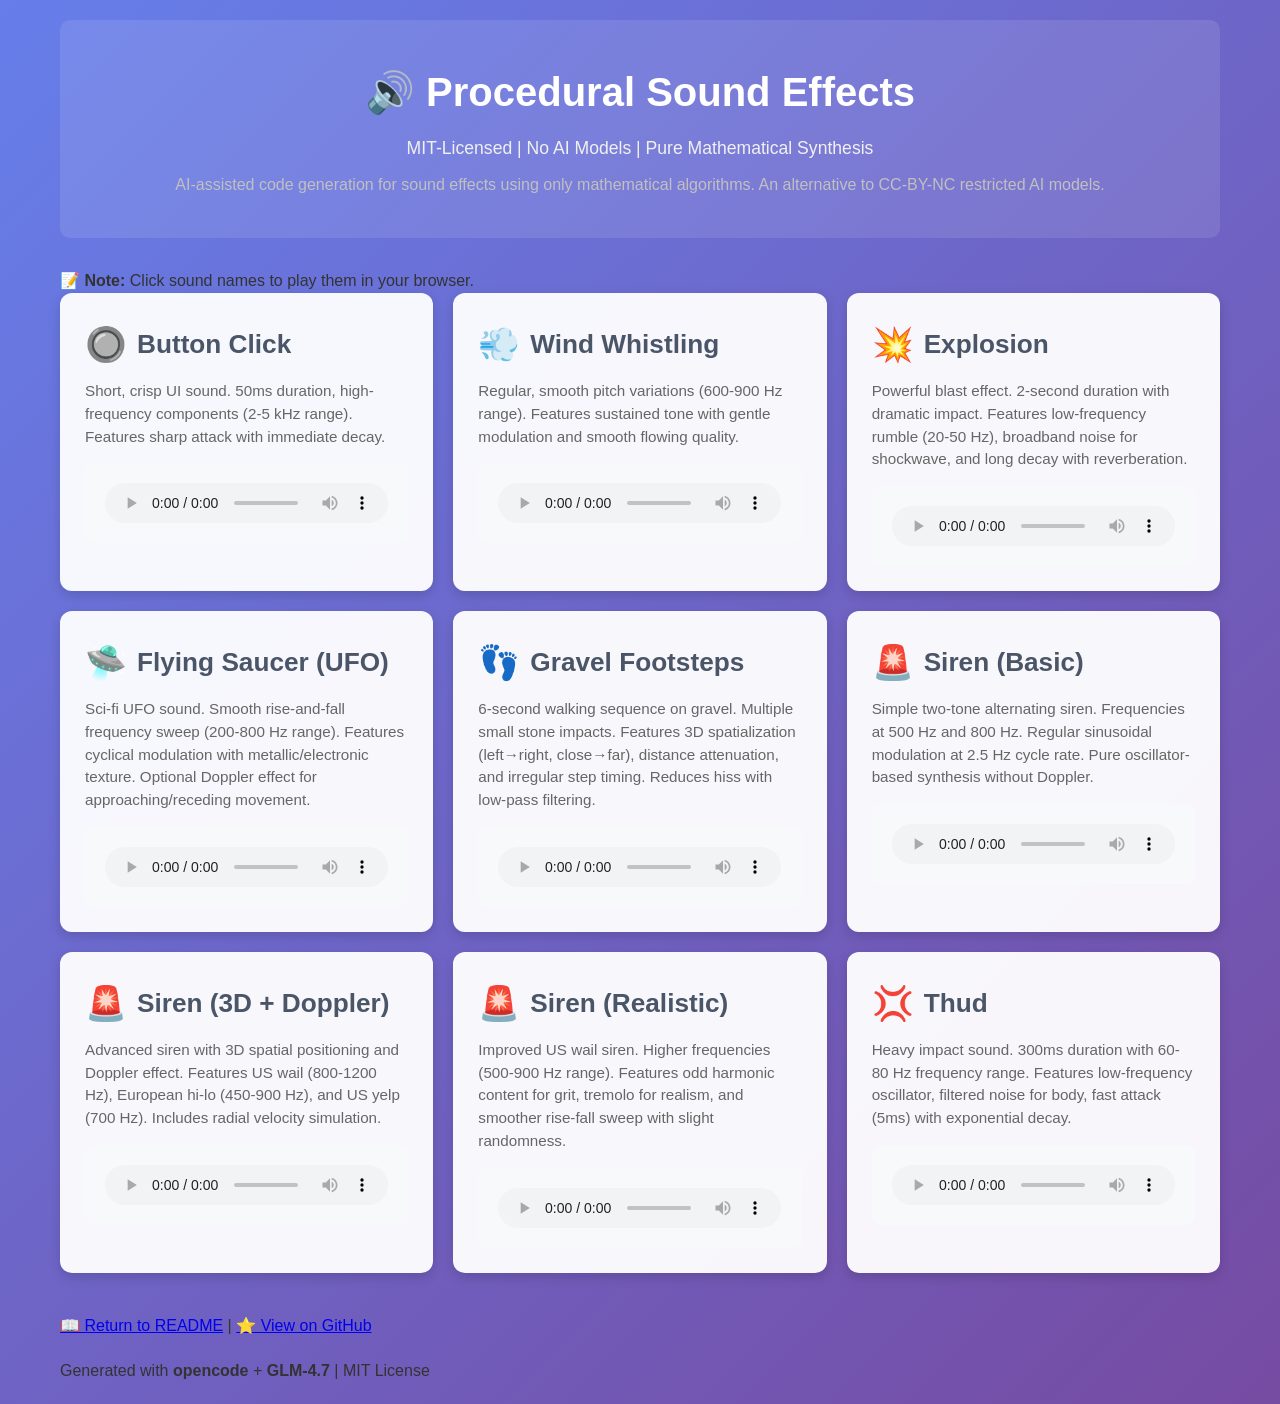
==== index.html @ 5ed21015 "Add demos page with audio players and fix symlinks for WAV files Changes: - Created demos/index.html" ====
<!DOCTYPE html>
<html lang="en">
<head>
    <meta charset="UTF-8">
    <meta name="viewport" content="width=device-width, initial-scale=1.0">
    <title>Procedural Sound Effects - Audio Demo</title>
    <style>
        * {
            margin: 0;
            padding: 0;
            box-sizing: border-box;
        }
        
        body {
            font-family: -apple-system, BlinkMacSystemFont, 'Segoe UI', Roboto, Oxygen, Ubuntu, Cantarell, 'Open Sans', 'Helvetica Neue', sans-serif;
            background: linear-gradient(135deg, #667eea 0%, #764ba2 100%);
            color: #333;
            line-height: 1.6;
        }
        
        .container {
            max-width: 1200px;
            margin: 0 auto;
            padding: 20px;
        }
        
        header {
            text-align: center;
            padding: 40px 20px;
            background: rgba(255, 255, 255, 0.1);
            border-radius: 10px;
            margin-bottom: 30px;
        }
        
        h1 {
            color: #fff;
            font-size: 2.5em;
            margin: 0 0 10px 0;
        }
        
        .subtitle {
            color: #f0f0f0;
            font-size: 1.1em;
        }
        
        .description {
            color: #c0c0c0;
            margin-top: 10px;
        }
        
        .effects-grid {
            display: grid;
            grid-template-columns: repeat(auto-fill, minmax(350px, 1fr));
            gap: 20px;
            margin-bottom: 40px;
        }
        
        .effect-card {
            background: rgba(255, 255, 255, 0.95);
            border-radius: 12px;
            padding: 25px;
            box-shadow: 0 4px 12px rgba(0, 0, 0, 0.15);
            transition: transform 0.3s ease, box-shadow 0.3s ease;
        }
        
        .effect-card:hover {
            transform: translateY(-5px);
            box-shadow: 0 8px 20px rgba(0, 0, 0, 0.25);
        }
        
        .effect-title {
            font-size: 1.4em;
            font-weight: 600;
            color: #4a5568;
            margin-bottom: 8px;
            display: flex;
            align-items: center;
            gap: 10px;
        }
        
        .effect-icon {
            font-size: 1.5em;
        }
        
        .effect-description {
            color: #666;
            margin-bottom: 15px;
            font-size: 0.95em;
            line-height: 1.5;
        }
        
        .audio-player {
            background: #f8f9fa;
            border-radius: 8px;
            padding: 20px;
            margin-top: 15px;
        }
        
        audio {
            width: 100%;
            height: 40px;
            display: block;
        }
        
        .footer {
            text-align: center;
            padding: 30px;
            color: #c0c0c0;
            font-size: 0.9em;
        }
        
        .footer a {
            color: #667eea;
            text-decoration: none;
            font-weight: 600;
        }
        
        .footer a:hover {
            color: #f0f0f0;
            text-decoration: underline;
        }
    </style>
</head>
<body>
    <div class="container">
        <header>
            <h1>🔊 Procedural Sound Effects</h1>
            <p class="subtitle">MIT-Licensed | No AI Models | Pure Mathematical Synthesis</p>
            <p class="description">
                AI-assisted code generation for sound effects using only mathematical algorithms.
                An alternative to CC-BY-NC restricted AI models.
            </p>
        </header>
        
        <div class="note">
            <p><strong>📝 Note:</strong> Click sound names to play them in your browser.</p>
        </div>
        
        <div class="effects-grid">
            <!-- Button Click -->
            <div class="effect-card">
                <div class="effect-title">
                    <span class="effect-icon">🔘</span>
                    <h3>Button Click</h3>
                </div>
                <p class="effect-description">
                    Short, crisp UI sound. 50ms duration, high-frequency components (2-5 kHz range).
                    Features sharp attack with immediate decay.
                </p>
                <div class="audio-player">
                    <audio controls>
                        <source src="./button_click.wav" type="audio/wav">
                        Your browser does not support audio.
                    </audio>
                </div>
            </div>
            
            <!-- Door Creak (Wind Whistling) -->
            <div class="effect-card">
                <div class="effect-title">
                    <span class="effect-icon">💨</span>
                    <h3>Wind Whistling</h3>
                </div>
                <p class="effect-description">
                    Regular, smooth pitch variations (600-900 Hz range).
                    Features sustained tone with gentle modulation and smooth flowing quality.
                </p>
                <div class="audio-player">
                    <audio controls>
                        <source src="./door_creak.wav" type="audio/wav">
                        Your browser does not support audio.
                    </audio>
                </div>
            </div>
            
            <!-- Explosion -->
            <div class="effect-card">
                <div class="effect-title">
                    <span class="effect-icon">💥</span>
                    <h3>Explosion</h3>
                </div>
                <p class="effect-description">
                    Powerful blast effect. 2-second duration with dramatic impact.
                    Features low-frequency rumble (20-50 Hz), broadband noise for shockwave,
                    and long decay with reverberation.
                </p>
                <div class="audio-player">
                    <audio controls>
                        <source src="./explosion.wav" type="audio/wav">
                        Your browser does not support audio.
                    </audio>
                </div>
            </div>
            
            <!-- Flying Saucer -->
            <div class="effect-card">
                <div class="effect-title">
                    <span class="effect-icon">🛸</span>
                    <h3>Flying Saucer (UFO)</h3>
                </div>
                <p class="effect-description">
                    Sci-fi UFO sound. Smooth rise-and-fall frequency sweep (200-800 Hz range).
                    Features cyclical modulation with metallic/electronic texture.
                    Optional Doppler effect for approaching/receding movement.
                </p>
                <div class="audio-player">
                    <audio controls>
                        <source src="./flying_saucer_doppler.wav" type="audio/wav">
                        Your browser does not support audio.
                    </audio>
                </div>
            </div>
            
            <!-- Gravel Footsteps -->
            <div class="effect-card">
                <div class="effect-title">
                    <span class="effect-icon">👣</span>
                    <h3>Gravel Footsteps</h3>
                </div>
                <p class="effect-description">
                    6-second walking sequence on gravel. Multiple small stone impacts.
                    Features 3D spatialization (left→right, close→far),
                    distance attenuation, and irregular step timing.
                    Reduces hiss with low-pass filtering.
                </p>
                <div class="audio-player">
                    <audio controls>
                        <source src="./gravel_footsteps.wav" type="audio/wav">
                        Your browser does not support audio.
                    </audio>
                </div>
            </div>
            
            <!-- Siren (Basic) -->
            <div class="effect-card">
                <div class="effect-title">
                    <span class="effect-icon">🚨</span>
                    <h3>Siren (Basic)</h3>
                </div>
                <p class="effect-description">
                    Simple two-tone alternating siren. Frequencies at 500 Hz and 800 Hz.
                    Regular sinusoidal modulation at 2.5 Hz cycle rate.
                    Pure oscillator-based synthesis without Doppler.
                </p>
                <div class="audio-player">
                    <audio controls>
                        <source src="./siren.wav" type="audio/wav">
                        Your browser does not support audio.
                    </audio>
                </div>
            </div>
            
            <!-- Siren (3D with Doppler) -->
            <div class="effect-card">
                <div class="effect-title">
                    <span class="effect-icon">🚨</span>
                    <h3>Siren (3D + Doppler)</h3>
                </div>
                <p class="effect-description">
                    Advanced siren with 3D spatial positioning and Doppler effect.
                    Features US wail (800-1200 Hz), European hi-lo (450-900 Hz),
                    and US yelp (700 Hz). Includes radial velocity simulation.
                </p>
                <div class="audio-player">
                    <audio controls>
                        <source src="./siren_us_wail_doppler.wav" type="audio/wav">
                        Your browser does not support audio.
                    </audio>
                </div>
            </div>
            
            <!-- Siren (Realistic) -->
            <div class="effect-card">
                <div class="effect-title">
                    <span class="effect-icon">🚨</span>
                    <h3>Siren (Realistic)</h3>
                </div>
                <p class="effect-description">
                    Improved US wail siren. Higher frequencies (500-900 Hz range).
                    Features odd harmonic content for grit, tremolo for realism,
                    and smoother rise-fall sweep with slight randomness.
                </p>
                <div class="audio-player">
                    <audio controls>
                        <source src="./siren_us_wail_realistic.wav" type="audio/wav">
                        Your browser does not support audio.
                    </audio>
                </div>
            </div>
            
            <!-- Thud -->
            <div class="effect-card">
                <div class="effect-title">
                    <span class="effect-icon">💢</span>
                    <h3>Thud</h3>
                </div>
                <p class="effect-description">
                    Heavy impact sound. 300ms duration with 60-80 Hz frequency range.
                    Features low-frequency oscillator, filtered noise for body,
                    fast attack (5ms) with exponential decay.
                </p>
                <div class="audio-player">
                    <audio controls>
                        <source src="./thud.wav" type="audio/wav">
                        Your browser does not support audio.
                    </audio>
                </div>
            </div>
        </div>
        
        <footer>
            <p>
                <a href="./README.md">📖 Return to README</a> |
                <a href="https://github.com/softwarewrighter/text-to-sfx-gen">⭐ View on GitHub</a>
            </p>
            <p style="margin-top: 20px;">
                Generated with <strong>opencode</strong> + <strong>GLM-4.7</strong> | MIT License
            </p>
        </footer>
    </div>
</body>
</html>
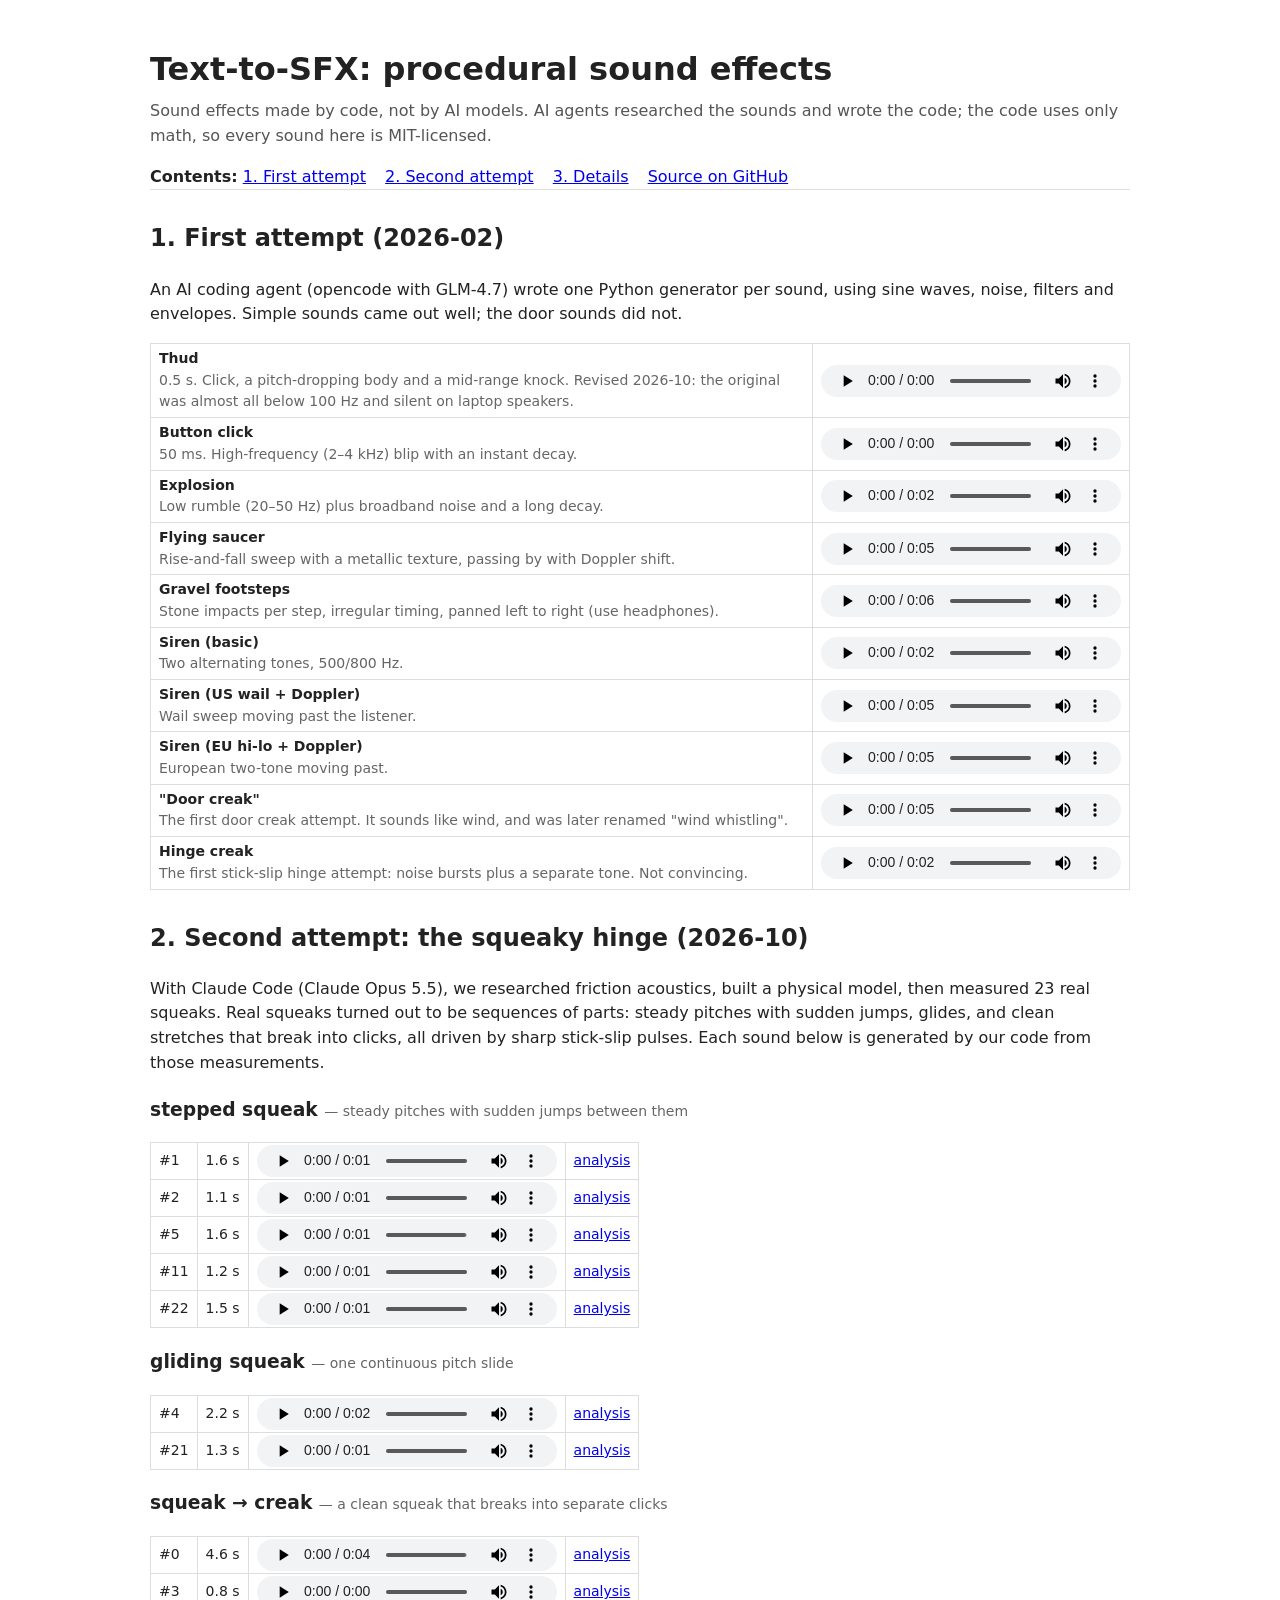
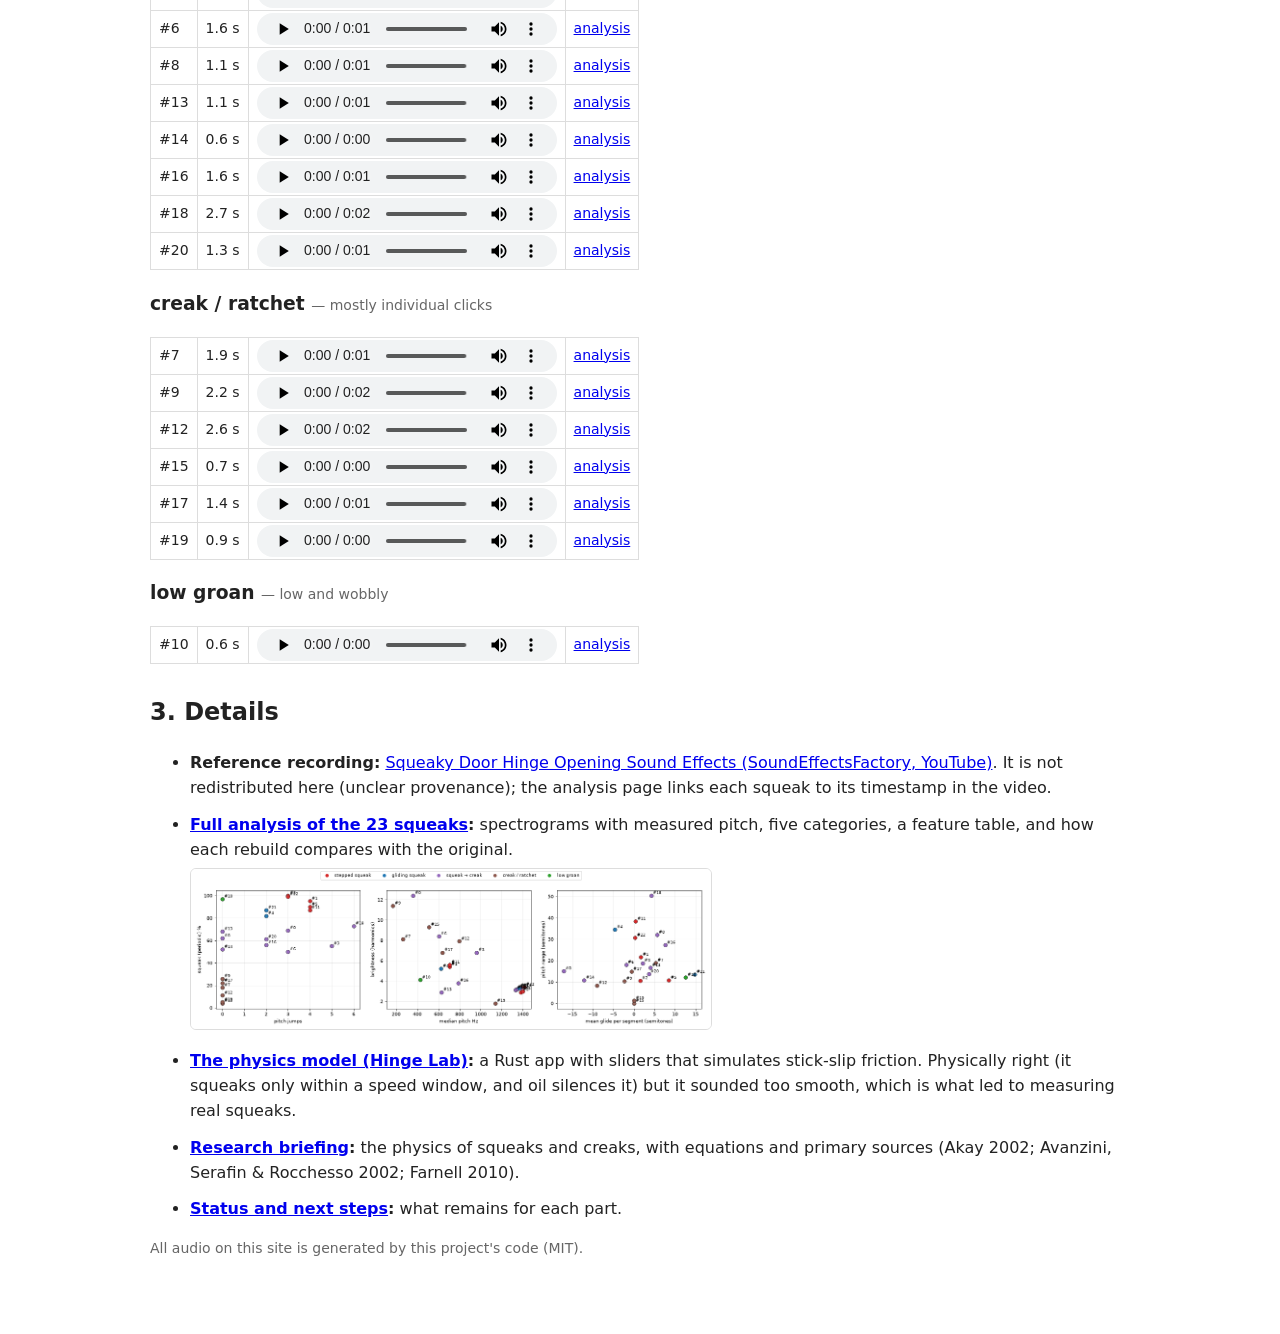
==== commit 13067f86: "Publish demo site from 1d7bb66" ====
--- a/index.html
+++ b/index.html
@@ -1,322 +1,62 @@
 <!DOCTYPE html>
 <html lang="en">
 <head>
-    <meta charset="UTF-8">
-    <meta name="viewport" content="width=device-width, initial-scale=1.0">
-    <title>Procedural Sound Effects - Audio Demo</title>
-    <style>
-        * {
-            margin: 0;
-            padding: 0;
-            box-sizing: border-box;
-        }
-        
-        body {
-            font-family: -apple-system, BlinkMacSystemFont, 'Segoe UI', Roboto, Oxygen, Ubuntu, Cantarell, 'Open Sans', 'Helvetica Neue', sans-serif;
-            background: linear-gradient(135deg, #667eea 0%, #764ba2 100%);
-            color: #333;
-            line-height: 1.6;
-        }
-        
-        .container {
-            max-width: 1200px;
-            margin: 0 auto;
-            padding: 20px;
-        }
-        
-        header {
-            text-align: center;
-            padding: 40px 20px;
-            background: rgba(255, 255, 255, 0.1);
-            border-radius: 10px;
-            margin-bottom: 30px;
-        }
-        
-        h1 {
-            color: #fff;
-            font-size: 2.5em;
-            margin: 0 0 10px 0;
-        }
-        
-        .subtitle {
-            color: #f0f0f0;
-            font-size: 1.1em;
-        }
-        
-        .description {
-            color: #c0c0c0;
-            margin-top: 10px;
-        }
-        
-        .effects-grid {
-            display: grid;
-            grid-template-columns: repeat(auto-fill, minmax(350px, 1fr));
-            gap: 20px;
-            margin-bottom: 40px;
-        }
-        
-        .effect-card {
-            background: rgba(255, 255, 255, 0.95);
-            border-radius: 12px;
-            padding: 25px;
-            box-shadow: 0 4px 12px rgba(0, 0, 0, 0.15);
-            transition: transform 0.3s ease, box-shadow 0.3s ease;
-        }
-        
-        .effect-card:hover {
-            transform: translateY(-5px);
-            box-shadow: 0 8px 20px rgba(0, 0, 0, 0.25);
-        }
-        
-        .effect-title {
-            font-size: 1.4em;
-            font-weight: 600;
-            color: #4a5568;
-            margin-bottom: 8px;
-            display: flex;
-            align-items: center;
-            gap: 10px;
-        }
-        
-        .effect-icon {
-            font-size: 1.5em;
-        }
-        
-        .effect-description {
-            color: #666;
-            margin-bottom: 15px;
-            font-size: 0.95em;
-            line-height: 1.5;
-        }
-        
-        .audio-player {
-            background: #f8f9fa;
-            border-radius: 8px;
-            padding: 20px;
-            margin-top: 15px;
-        }
-        
-        audio {
-            width: 100%;
-            height: 40px;
-            display: block;
-        }
-        
-        .footer {
-            text-align: center;
-            padding: 30px;
-            color: #c0c0c0;
-            font-size: 0.9em;
-        }
-        
-        .footer a {
-            color: #667eea;
-            text-decoration: none;
-            font-weight: 600;
-        }
-        
-        .footer a:hover {
-            color: #f0f0f0;
-            text-decoration: underline;
-        }
-    </style>
+<meta charset="utf-8">
+<meta name="viewport" content="width=device-width, initial-scale=1">
+<title>Text-to-SFX: procedural sound effects</title>
+<link rel="stylesheet" href="style.css">
 </head>
 <body>
-    <div class="container">
-        <header>
-            <h1>🔊 Procedural Sound Effects</h1>
-            <p class="subtitle">MIT-Licensed | No AI Models | Pure Mathematical Synthesis</p>
-            <p class="description">
-                AI-assisted code generation for sound effects using only mathematical algorithms.
-                An alternative to CC-BY-NC restricted AI models.
-            </p>
-        </header>
-        
-        <div class="note">
-            <p><strong>📝 Note:</strong> Click sound names to play them in your browser.</p>
-        </div>
-        
-        <div class="effects-grid">
-            <!-- Button Click -->
-            <div class="effect-card">
-                <div class="effect-title">
-                    <span class="effect-icon">🔘</span>
-                    <h3>Button Click</h3>
-                </div>
-                <p class="effect-description">
-                    Short, crisp UI sound. 50ms duration, high-frequency components (2-5 kHz range).
-                    Features sharp attack with immediate decay.
-                </p>
-                <div class="audio-player">
-                    <audio controls>
-                        <source src="./button_click.wav" type="audio/wav">
-                        Your browser does not support audio.
-                    </audio>
-                </div>
-            </div>
-            
-            <!-- Door Creak (Wind Whistling) -->
-            <div class="effect-card">
-                <div class="effect-title">
-                    <span class="effect-icon">💨</span>
-                    <h3>Wind Whistling</h3>
-                </div>
-                <p class="effect-description">
-                    Regular, smooth pitch variations (600-900 Hz range).
-                    Features sustained tone with gentle modulation and smooth flowing quality.
-                </p>
-                <div class="audio-player">
-                    <audio controls>
-                        <source src="./door_creak.wav" type="audio/wav">
-                        Your browser does not support audio.
-                    </audio>
-                </div>
-            </div>
-            
-            <!-- Explosion -->
-            <div class="effect-card">
-                <div class="effect-title">
-                    <span class="effect-icon">💥</span>
-                    <h3>Explosion</h3>
-                </div>
-                <p class="effect-description">
-                    Powerful blast effect. 2-second duration with dramatic impact.
-                    Features low-frequency rumble (20-50 Hz), broadband noise for shockwave,
-                    and long decay with reverberation.
-                </p>
-                <div class="audio-player">
-                    <audio controls>
-                        <source src="./explosion.wav" type="audio/wav">
-                        Your browser does not support audio.
-                    </audio>
-                </div>
-            </div>
-            
-            <!-- Flying Saucer -->
-            <div class="effect-card">
-                <div class="effect-title">
-                    <span class="effect-icon">🛸</span>
-                    <h3>Flying Saucer (UFO)</h3>
-                </div>
-                <p class="effect-description">
-                    Sci-fi UFO sound. Smooth rise-and-fall frequency sweep (200-800 Hz range).
-                    Features cyclical modulation with metallic/electronic texture.
-                    Optional Doppler effect for approaching/receding movement.
-                </p>
-                <div class="audio-player">
-                    <audio controls>
-                        <source src="./flying_saucer_doppler.wav" type="audio/wav">
-                        Your browser does not support audio.
-                    </audio>
-                </div>
-            </div>
-            
-            <!-- Gravel Footsteps -->
-            <div class="effect-card">
-                <div class="effect-title">
-                    <span class="effect-icon">👣</span>
-                    <h3>Gravel Footsteps</h3>
-                </div>
-                <p class="effect-description">
-                    6-second walking sequence on gravel. Multiple small stone impacts.
-                    Features 3D spatialization (left→right, close→far),
-                    distance attenuation, and irregular step timing.
-                    Reduces hiss with low-pass filtering.
-                </p>
-                <div class="audio-player">
-                    <audio controls>
-                        <source src="./gravel_footsteps.wav" type="audio/wav">
-                        Your browser does not support audio.
-                    </audio>
-                </div>
-            </div>
-            
-            <!-- Siren (Basic) -->
-            <div class="effect-card">
-                <div class="effect-title">
-                    <span class="effect-icon">🚨</span>
-                    <h3>Siren (Basic)</h3>
-                </div>
-                <p class="effect-description">
-                    Simple two-tone alternating siren. Frequencies at 500 Hz and 800 Hz.
-                    Regular sinusoidal modulation at 2.5 Hz cycle rate.
-                    Pure oscillator-based synthesis without Doppler.
-                </p>
-                <div class="audio-player">
-                    <audio controls>
-                        <source src="./siren.wav" type="audio/wav">
-                        Your browser does not support audio.
-                    </audio>
-                </div>
-            </div>
-            
-            <!-- Siren (3D with Doppler) -->
-            <div class="effect-card">
-                <div class="effect-title">
-                    <span class="effect-icon">🚨</span>
-                    <h3>Siren (3D + Doppler)</h3>
-                </div>
-                <p class="effect-description">
-                    Advanced siren with 3D spatial positioning and Doppler effect.
-                    Features US wail (800-1200 Hz), European hi-lo (450-900 Hz),
-                    and US yelp (700 Hz). Includes radial velocity simulation.
-                </p>
-                <div class="audio-player">
-                    <audio controls>
-                        <source src="./siren_us_wail_doppler.wav" type="audio/wav">
-                        Your browser does not support audio.
-                    </audio>
-                </div>
-            </div>
-            
-            <!-- Siren (Realistic) -->
-            <div class="effect-card">
-                <div class="effect-title">
-                    <span class="effect-icon">🚨</span>
-                    <h3>Siren (Realistic)</h3>
-                </div>
-                <p class="effect-description">
-                    Improved US wail siren. Higher frequencies (500-900 Hz range).
-                    Features odd harmonic content for grit, tremolo for realism,
-                    and smoother rise-fall sweep with slight randomness.
-                </p>
-                <div class="audio-player">
-                    <audio controls>
-                        <source src="./siren_us_wail_realistic.wav" type="audio/wav">
-                        Your browser does not support audio.
-                    </audio>
-                </div>
-            </div>
-            
-            <!-- Thud -->
-            <div class="effect-card">
-                <div class="effect-title">
-                    <span class="effect-icon">💢</span>
-                    <h3>Thud</h3>
-                </div>
-                <p class="effect-description">
-                    Heavy impact sound. 300ms duration with 60-80 Hz frequency range.
-                    Features low-frequency oscillator, filtered noise for body,
-                    fast attack (5ms) with exponential decay.
-                </p>
-                <div class="audio-player">
-                    <audio controls>
-                        <source src="./thud.wav" type="audio/wav">
-                        Your browser does not support audio.
-                    </audio>
-                </div>
-            </div>
-        </div>
-        
-        <footer>
-            <p>
-                <a href="./README.md">📖 Return to README</a> |
-                <a href="https://github.com/softwarewrighter/text-to-sfx-gen">⭐ View on GitHub</a>
-            </p>
-            <p style="margin-top: 20px;">
-                Generated with <strong>opencode</strong> + <strong>GLM-4.7</strong> | MIT License
-            </p>
-        </footer>
-    </div>
+<header>
+  <h1>Text-to-SFX: procedural sound effects</h1>
+  <p class="subtitle">Sound effects made by code, not by AI models. AI agents researched the
+  sounds and wrote the code; the code uses only math, so every sound here is MIT-licensed.</p>
+  <nav class="toc"><b>Contents:</b>
+    <a href="#part1">1. First attempt</a>
+    <a href="#part2">2. Second attempt</a>
+    <a href="#details">3. Details</a>
+    <a href="https://github.com/softwarewrighter/text-to-sfx-gen">Source on GitHub</a></nav>
+</header>
+
+<section id="part1">
+<h2>1. First attempt (2026-02)</h2>
+<p>An AI coding agent (opencode with GLM-4.7) wrote one Python generator per sound, using sine
+waves, noise, filters and envelopes. Simple sounds came out well; the door sounds did not.</p>
+<table><tr><td><b>Thud</b><br><span class="desc">0.5 s. Click, a pitch-dropping body and a mid-range knock. Revised 2026-10: the original was almost all below 100 Hz and silent on laptop speakers.</span></td><td><audio controls preload="metadata" src="audio/part1/thud.wav"></audio></td></tr><tr><td><b>Button click</b><br><span class="desc">50 ms. High-frequency (2–4 kHz) blip with an instant decay.</span></td><td><audio controls preload="metadata" src="audio/part1/button_click.wav"></audio></td></tr><tr><td><b>Explosion</b><br><span class="desc">Low rumble (20–50 Hz) plus broadband noise and a long decay.</span></td><td><audio controls preload="metadata" src="audio/part1/explosion.wav"></audio></td></tr><tr><td><b>Flying saucer</b><br><span class="desc">Rise-and-fall sweep with a metallic texture, passing by with Doppler shift.</span></td><td><audio controls preload="metadata" src="audio/part1/flying_saucer_doppler.wav"></audio></td></tr><tr><td><b>Gravel footsteps</b><br><span class="desc">Stone impacts per step, irregular timing, panned left to right (use headphones).</span></td><td><audio controls preload="metadata" src="audio/part1/gravel_footsteps.wav"></audio></td></tr><tr><td><b>Siren (basic)</b><br><span class="desc">Two alternating tones, 500/800 Hz.</span></td><td><audio controls preload="metadata" src="audio/part1/siren.wav"></audio></td></tr><tr><td><b>Siren (US wail + Doppler)</b><br><span class="desc">Wail sweep moving past the listener.</span></td><td><audio controls preload="metadata" src="audio/part1/siren_us_wail_doppler.wav"></audio></td></tr><tr><td><b>Siren (EU hi-lo + Doppler)</b><br><span class="desc">European two-tone moving past.</span></td><td><audio controls preload="metadata" src="audio/part1/siren_eu_hilo_doppler.wav"></audio></td></tr><tr><td><b>"Door creak"</b><br><span class="desc">The first door creak attempt. It sounds like wind, and was later renamed "wind whistling".</span></td><td><audio controls preload="metadata" src="audio/part1/door_creak.wav"></audio></td></tr><tr><td><b>Hinge creak</b><br><span class="desc">The first stick-slip hinge attempt: noise bursts plus a separate tone. Not convincing.</span></td><td><audio controls preload="metadata" src="audio/part1/hinge_creak.wav"></audio></td></tr></table>
+</section>
+
+<section id="part2">
+<h2>2. Second attempt: the squeaky hinge (2026-10)</h2>
+<p>With Claude Code (Claude Opus 5.5), we researched friction acoustics, built a physical model,
+then measured 23 real squeaks. Real squeaks turned out to be sequences of parts: steady
+pitches with sudden jumps, glides, and clean stretches that break into clicks, all driven by
+sharp stick-slip pulses. Each sound below is generated by our code from those measurements.</p>
+<h3>stepped squeak <span class="desc">— steady pitches with sudden jumps between them</span></h3><table class="compact"><tr><td>#1</td><td>1.6 s</td><td><audio controls preload="metadata" src="analysis/ev1_resynth.wav"></audio></td><td><a href="analysis/index.html#ev1">analysis</a></td></tr><tr><td>#2</td><td>1.1 s</td><td><audio controls preload="metadata" src="analysis/ev2_resynth.wav"></audio></td><td><a href="analysis/index.html#ev2">analysis</a></td></tr><tr><td>#5</td><td>1.6 s</td><td><audio controls preload="metadata" src="analysis/ev5_resynth.wav"></audio></td><td><a href="analysis/index.html#ev5">analysis</a></td></tr><tr><td>#11</td><td>1.2 s</td><td><audio controls preload="metadata" src="analysis/ev11_resynth.wav"></audio></td><td><a href="analysis/index.html#ev11">analysis</a></td></tr><tr><td>#22</td><td>1.5 s</td><td><audio controls preload="metadata" src="analysis/ev22_resynth.wav"></audio></td><td><a href="analysis/index.html#ev22">analysis</a></td></tr></table><h3>gliding squeak <span class="desc">— one continuous pitch slide</span></h3><table class="compact"><tr><td>#4</td><td>2.2 s</td><td><audio controls preload="metadata" src="analysis/ev4_resynth.wav"></audio></td><td><a href="analysis/index.html#ev4">analysis</a></td></tr><tr><td>#21</td><td>1.3 s</td><td><audio controls preload="metadata" src="analysis/ev21_resynth.wav"></audio></td><td><a href="analysis/index.html#ev21">analysis</a></td></tr></table><h3>squeak → creak <span class="desc">— a clean squeak that breaks into separate clicks</span></h3><table class="compact"><tr><td>#0</td><td>4.6 s</td><td><audio controls preload="metadata" src="analysis/ev0_resynth.wav"></audio></td><td><a href="analysis/index.html#ev0">analysis</a></td></tr><tr><td>#3</td><td>0.8 s</td><td><audio controls preload="metadata" src="analysis/ev3_resynth.wav"></audio></td><td><a href="analysis/index.html#ev3">analysis</a></td></tr><tr><td>#6</td><td>1.6 s</td><td><audio controls preload="metadata" src="analysis/ev6_resynth.wav"></audio></td><td><a href="analysis/index.html#ev6">analysis</a></td></tr><tr><td>#8</td><td>1.1 s</td><td><audio controls preload="metadata" src="analysis/ev8_resynth.wav"></audio></td><td><a href="analysis/index.html#ev8">analysis</a></td></tr><tr><td>#13</td><td>1.1 s</td><td><audio controls preload="metadata" src="analysis/ev13_resynth.wav"></audio></td><td><a href="analysis/index.html#ev13">analysis</a></td></tr><tr><td>#14</td><td>0.6 s</td><td><audio controls preload="metadata" src="analysis/ev14_resynth.wav"></audio></td><td><a href="analysis/index.html#ev14">analysis</a></td></tr><tr><td>#16</td><td>1.6 s</td><td><audio controls preload="metadata" src="analysis/ev16_resynth.wav"></audio></td><td><a href="analysis/index.html#ev16">analysis</a></td></tr><tr><td>#18</td><td>2.7 s</td><td><audio controls preload="metadata" src="analysis/ev18_resynth.wav"></audio></td><td><a href="analysis/index.html#ev18">analysis</a></td></tr><tr><td>#20</td><td>1.3 s</td><td><audio controls preload="metadata" src="analysis/ev20_resynth.wav"></audio></td><td><a href="analysis/index.html#ev20">analysis</a></td></tr></table><h3>creak / ratchet <span class="desc">— mostly individual clicks</span></h3><table class="compact"><tr><td>#7</td><td>1.9 s</td><td><audio controls preload="metadata" src="analysis/ev7_resynth.wav"></audio></td><td><a href="analysis/index.html#ev7">analysis</a></td></tr><tr><td>#9</td><td>2.2 s</td><td><audio controls preload="metadata" src="analysis/ev9_resynth.wav"></audio></td><td><a href="analysis/index.html#ev9">analysis</a></td></tr><tr><td>#12</td><td>2.6 s</td><td><audio controls preload="metadata" src="analysis/ev12_resynth.wav"></audio></td><td><a href="analysis/index.html#ev12">analysis</a></td></tr><tr><td>#15</td><td>0.7 s</td><td><audio controls preload="metadata" src="analysis/ev15_resynth.wav"></audio></td><td><a href="analysis/index.html#ev15">analysis</a></td></tr><tr><td>#17</td><td>1.4 s</td><td><audio controls preload="metadata" src="analysis/ev17_resynth.wav"></audio></td><td><a href="analysis/index.html#ev17">analysis</a></td></tr><tr><td>#19</td><td>0.9 s</td><td><audio controls preload="metadata" src="analysis/ev19_resynth.wav"></audio></td><td><a href="analysis/index.html#ev19">analysis</a></td></tr></table><h3>low groan <span class="desc">— low and wobbly</span></h3><table class="compact"><tr><td>#10</td><td>0.6 s</td><td><audio controls preload="metadata" src="analysis/ev10_resynth.wav"></audio></td><td><a href="analysis/index.html#ev10">analysis</a></td></tr></table>
+</section>
+
+<section id="details">
+<h2>3. Details</h2>
+<ul class="details">
+  <li><b>Reference recording:</b> <a href="https://www.youtube.com/watch?v=TspuiaFX2YQ">Squeaky Door Hinge Opening Sound Effects (SoundEffectsFactory, YouTube)</a>.
+  It is not redistributed here (unclear provenance); the analysis page links each squeak to its
+  timestamp in the video.</li>
+  <li><b><a href="analysis/index.html">Full analysis of the 23 squeaks</a>:</b>
+  spectrograms with measured pitch, five categories, a feature table, and how each rebuild
+  compares with the original.
+  <br><a href="analysis/index.html"><img class="thumb" src="images/analysis-overview.png"
+  alt="Category comparison plots"></a></li>
+  <li><b><a href="hinge-lab.html">The physics model (Hinge Lab)</a>:</b> a Rust app with
+  sliders that simulates stick-slip friction. Physically right (it squeaks only within a speed
+  window, and oil silences it) but it sounded too smooth, which is what led to measuring real
+  squeaks.</li>
+  <li><b><a href="https://github.com/softwarewrighter/text-to-sfx-gen/blob/main/docs/domain-expertise.md">Research briefing</a>:</b> the
+  physics of squeaks and creaks, with equations and primary sources (Akay 2002; Avanzini,
+  Serafin &amp; Rocchesso 2002; Farnell 2010).</li>
+  <li><b><a href="https://github.com/softwarewrighter/text-to-sfx-gen/blob/main/docs/phases.md">Status and next steps</a>:</b> what remains
+  for each part.</li>
+</ul>
+<p class="desc">All audio on this site is generated by this project's code (MIT).</p>
+</section>
+
 </body>
-</html>+</html>
--- a/style.css
+++ b/style.css
@@ -0,0 +1,30 @@
+body {
+  font-family: system-ui, -apple-system, 'Segoe UI', sans-serif;
+  max-width: 980px;
+  margin: 0 auto;
+  padding: 24px 18px 60px;
+  color: #222;
+  line-height: 1.55;
+}
+header { border-bottom: 1px solid #ddd; margin-bottom: 24px; }
+h1 { margin-bottom: 4px; }
+.subtitle { color: #555; margin-top: 0; }
+nav a { margin-right: 14px; }
+.phases { display: grid; grid-template-columns: 1fr 1fr; gap: 18px; }
+.card { border: 1px solid #ddd; border-radius: 10px; padding: 14px 16px; }
+.card img, figure img { width: 100%; border: 1px solid #ddd; border-radius: 6px; }
+.tag { display: inline-block; font-size: 12px; padding: 1px 8px; border-radius: 9px; background: #eef; }
+figure { margin: 18px 0; }
+figcaption { font-size: 14px; color: #555; }
+table { border-collapse: collapse; font-size: 14px; }
+td, th { border: 1px solid #ddd; padding: 4px 8px; text-align: left; vertical-align: middle; }
+audio { height: 32px; vertical-align: middle; }
+code { background: #f3f3f3; padding: 1px 4px; border-radius: 3px; }
+.note { background: #fff8e1; border: 1px solid #f0d58c; padding: 10px 14px; border-radius: 8px; }
+@media (max-width: 760px) { .phases { grid-template-columns: 1fr; } }
+.toc a { margin-right: 14px; }
+.desc { color: #666; font-size: 14px; font-weight: normal; }
+table.compact td { padding: 2px 8px; }
+ul.details li { margin-bottom: 12px; }
+img.thumb { max-width: 520px; width: 100%; margin-top: 6px; border: 1px solid #ddd; border-radius: 6px; }
+section { margin-top: 30px; }
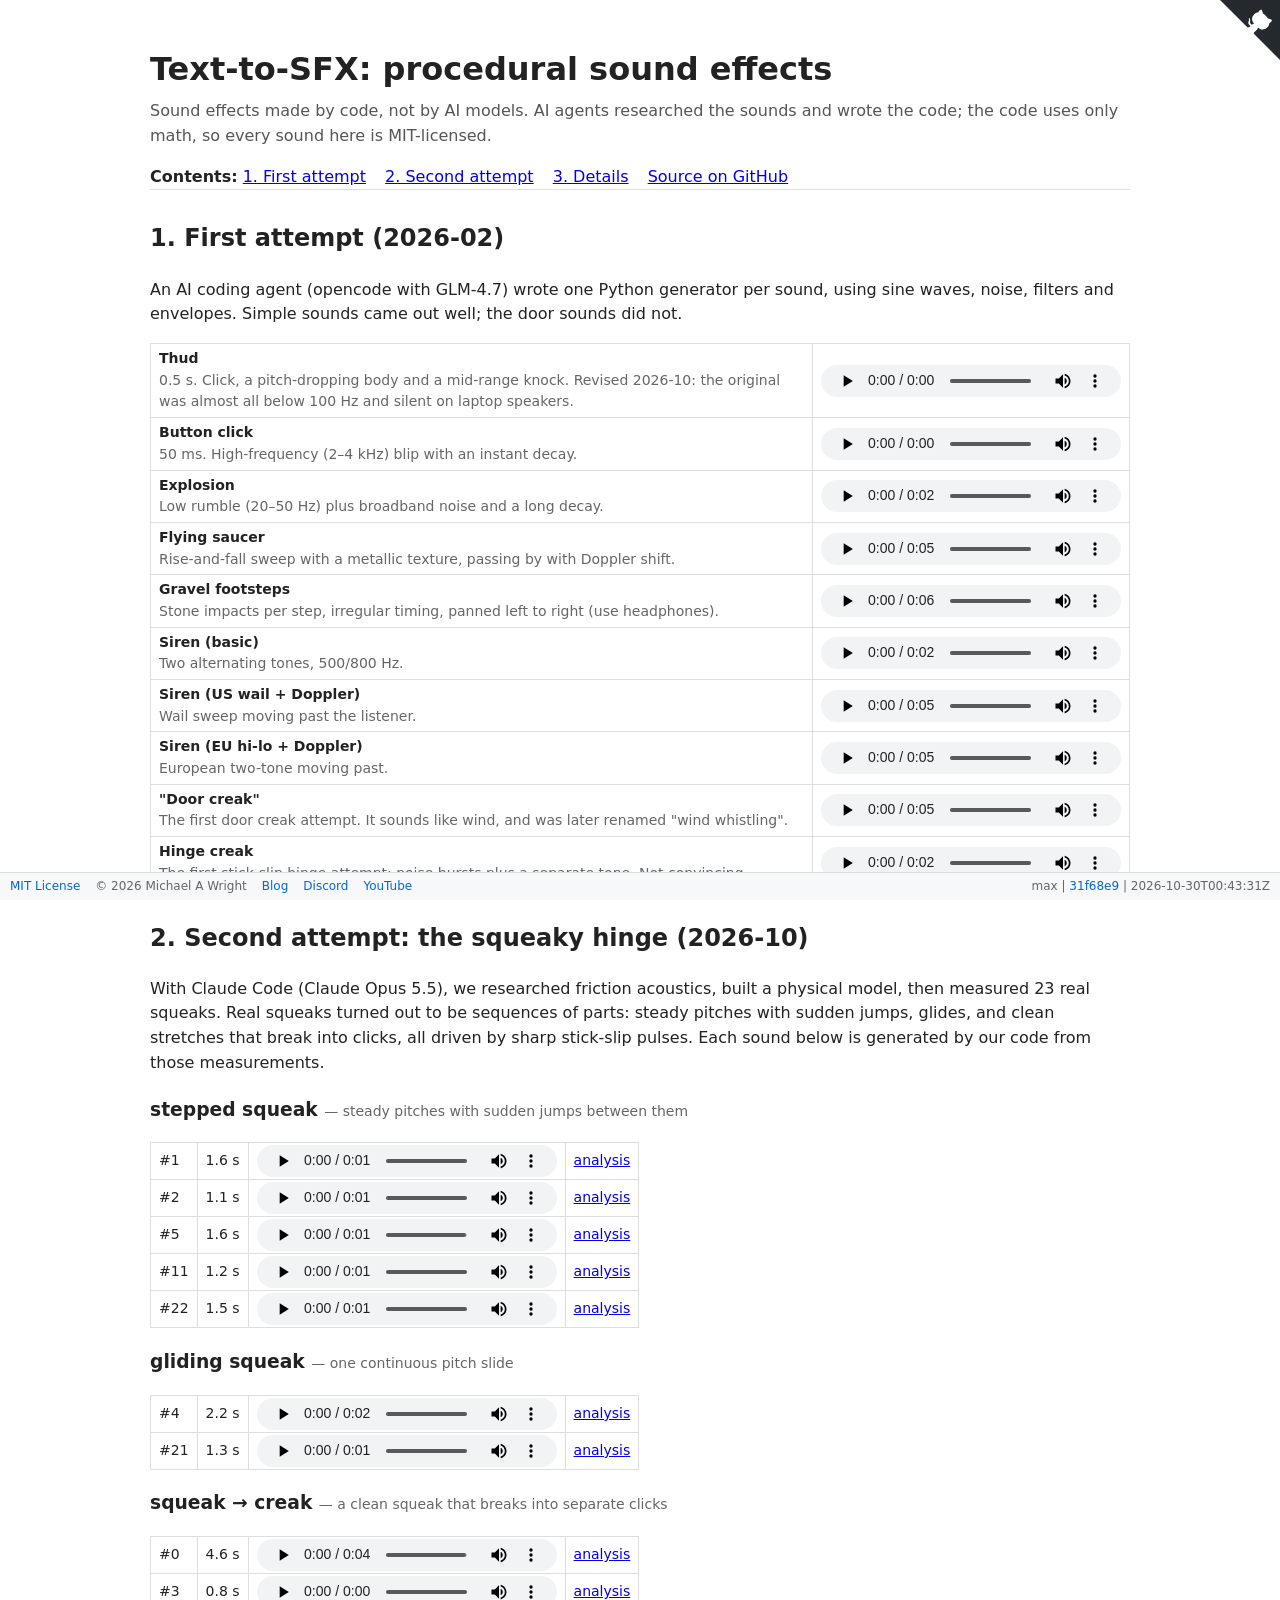
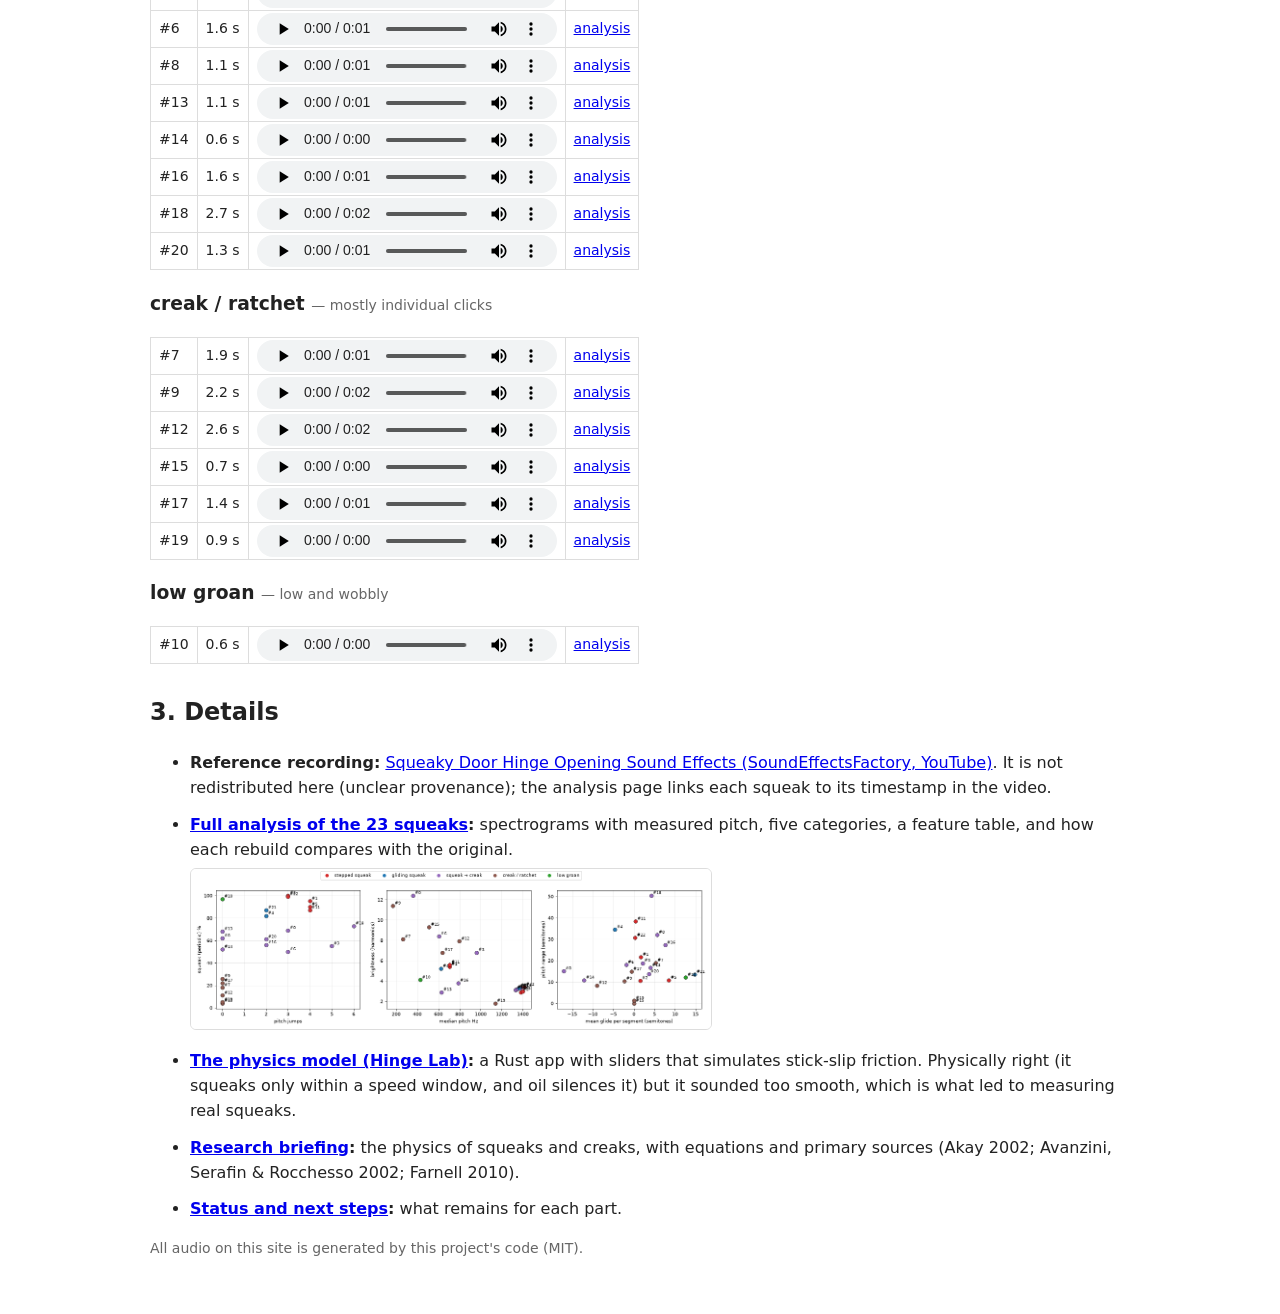
==== commit 65407f52: "Publish demo site from 31f68e9" ====
--- a/index.html
+++ b/index.html
@@ -5,8 +5,20 @@
 <meta name="viewport" content="width=device-width, initial-scale=1">
 <title>Text-to-SFX: procedural sound effects</title>
 <link rel="stylesheet" href="style.css">
-</head>
-<body>
+<style>
+.github-corner{position:fixed;top:0;right:0;z-index:1000}
+.github-corner svg{fill:#24292e;color:#fff;width:60px;height:60px}
+.github-corner:hover .octo-arm{animation:octocat-wave 560ms ease-in-out}
+@keyframes octocat-wave{0%,100%{transform:rotate(0)}20%,60%{transform:rotate(-25deg)}40%,80%{transform:rotate(10deg)}}
+.app-footer{position:fixed;bottom:0;left:0;right:0;background:#f6f8fa;color:#666;padding:4px 10px;
+  font-size:12px;display:flex;justify-content:space-between;align-items:center;
+  border-top:1px solid #ddd;z-index:100;font-family:system-ui,sans-serif}
+.footer-left,.footer-right{display:flex;gap:15px}
+.app-footer a{color:#0366d6;text-decoration:none}
+.app-footer a:hover{text-decoration:underline}
+body{padding-bottom:40px}
+</style></head>
+<body><a href="https://github.com/softwarewrighter/text-to-sfx-gen" class="github-corner" aria-label="View source on GitHub" target="_blank" rel="noopener"><svg viewBox="0 0 250 250" aria-hidden="true"><path d="M0,0 L115,115 L130,115 L142,142 L250,250 L250,0 Z"></path><path d="M128.3,109.0 C113.8,99.7 119.0,89.6 119.0,89.6 C122.0,82.7 120.5,78.6 120.5,78.6 C119.2,72.0 123.4,76.3 123.4,76.3 C127.3,80.9 125.5,87.3 125.5,87.3 C122.9,97.6 130.6,101.9 134.4,103.2" fill="currentColor" style="transform-origin:130px 106px;" class="octo-arm"></path><path d="M115.0,115.0 C114.9,115.1 118.7,116.5 119.8,115.4 L133.7,101.6 C136.9,99.2 139.9,98.4 142.2,98.6 C133.8,88.0 127.5,74.4 143.8,58.0 C148.5,53.4 154.0,51.2 159.7,51.0 C160.3,49.4 163.2,43.6 171.4,40.1 C171.4,40.1 176.1,42.5 178.8,56.2 C183.1,58.6 187.2,61.8 190.9,65.4 C194.5,69.0 197.7,73.2 200.1,77.6 C213.8,80.2 216.3,84.9 216.3,84.9 C212.7,93.1 206.9,96.0 205.4,96.6 C205.1,102.4 203.0,107.8 198.3,112.5 C181.9,128.9 168.3,122.5 157.7,114.1 C157.9,116.9 156.7,120.9 152.7,124.9 L141.0,136.5 C139.8,137.7 141.6,141.9 141.8,141.8 Z" fill="currentColor" class="octo-body"></path></svg></a>
 <header>
   <h1>Text-to-SFX: procedural sound effects</h1>
   <p class="subtitle">Sound effects made by code, not by AI models. AI agents researched the
@@ -58,5 +70,14 @@
 <p class="desc">All audio on this site is generated by this project's code (MIT).</p>
 </section>
 
-</body>
+<footer class="app-footer">
+  <div class="footer-left">
+    <a href="https://github.com/softwarewrighter/text-to-sfx-gen/blob/main/LICENSE">MIT License</a>
+    <span>&copy; 2026 Michael A Wright</span>
+    <a href="https://software-wrighter-lab.github.io/">Blog</a>
+    <a href="https://discord.com/invite/Ctzk5uHggZ">Discord</a>
+    <a href="https://www.youtube.com/@SoftwareWrighter">YouTube</a>
+  </div>
+  <div class="footer-right"><span>max | <a href="https://github.com/softwarewrighter/text-to-sfx-gen/commit/31f68e947744ef1d4b23e7f4cfa27a1973de42e2">31f68e9</a> | 2026-10-30T00:43:31Z</span></div>
+</footer></body>
 </html>
